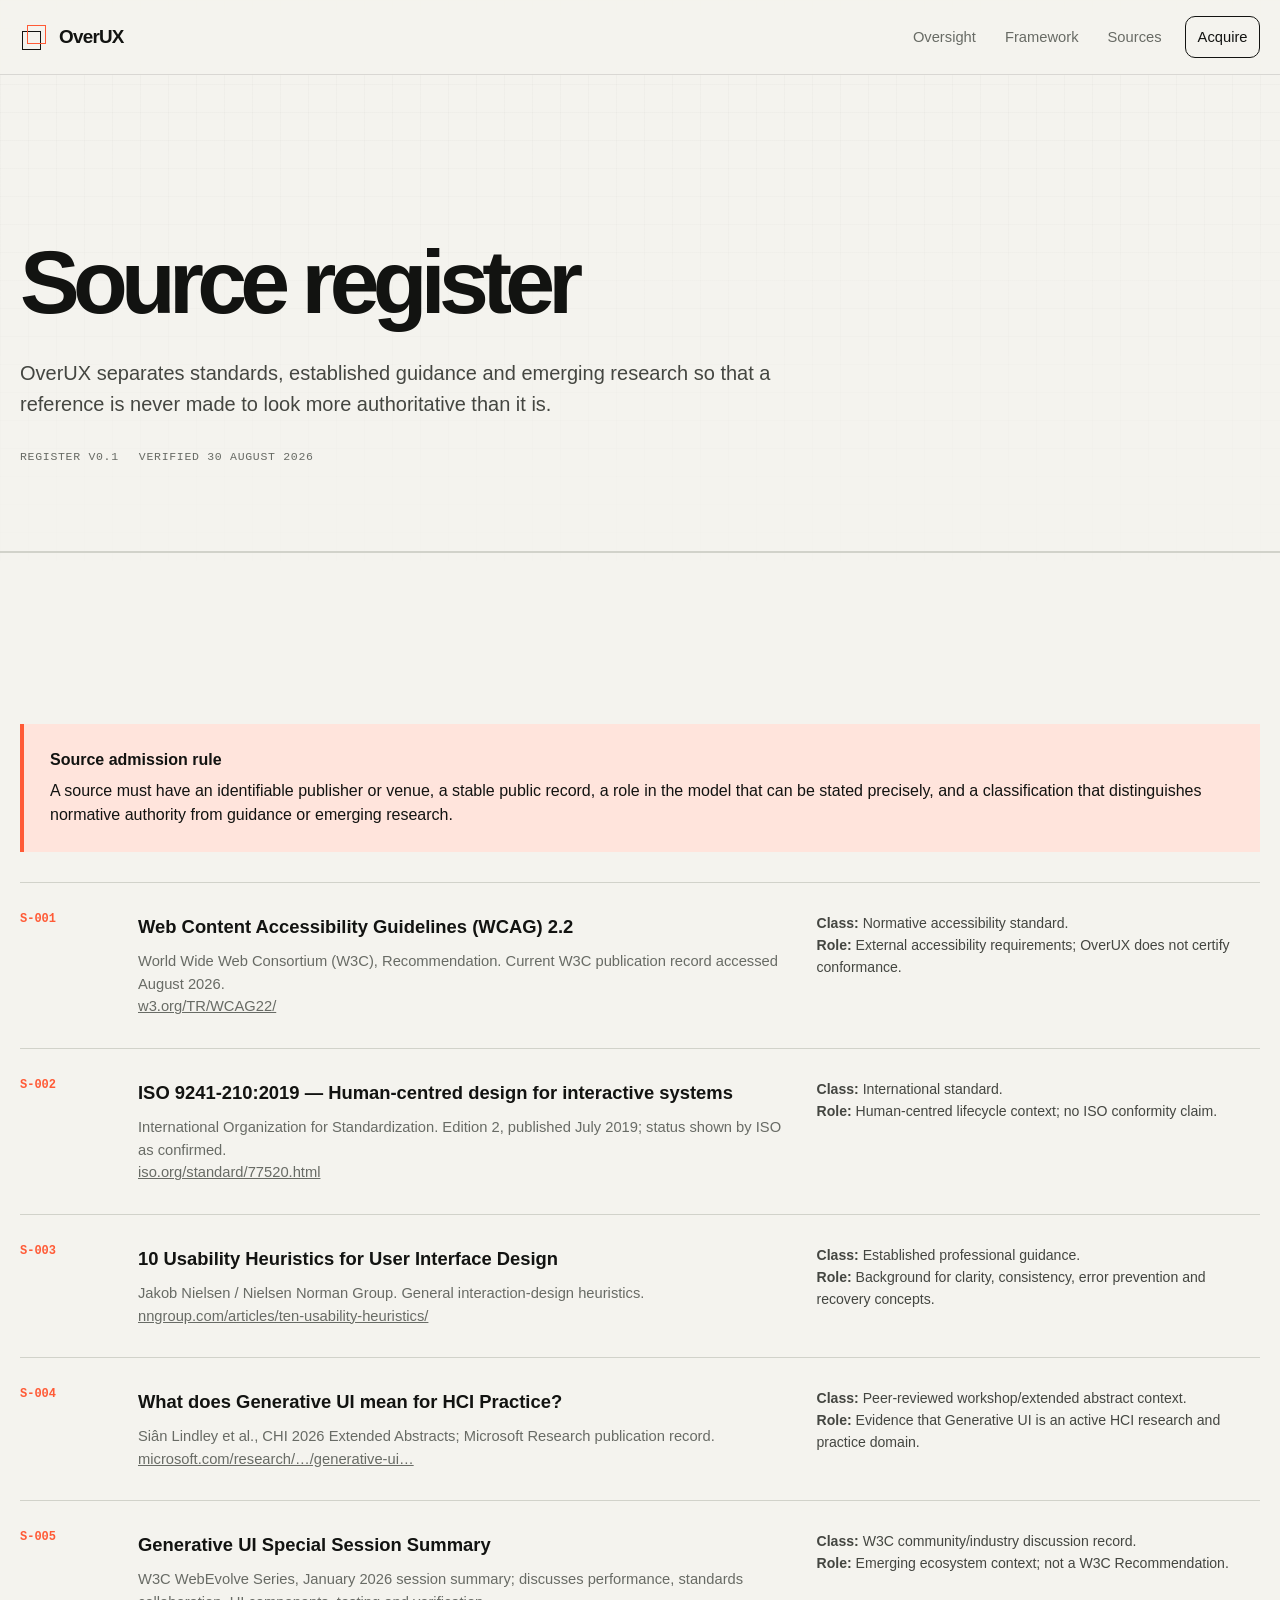
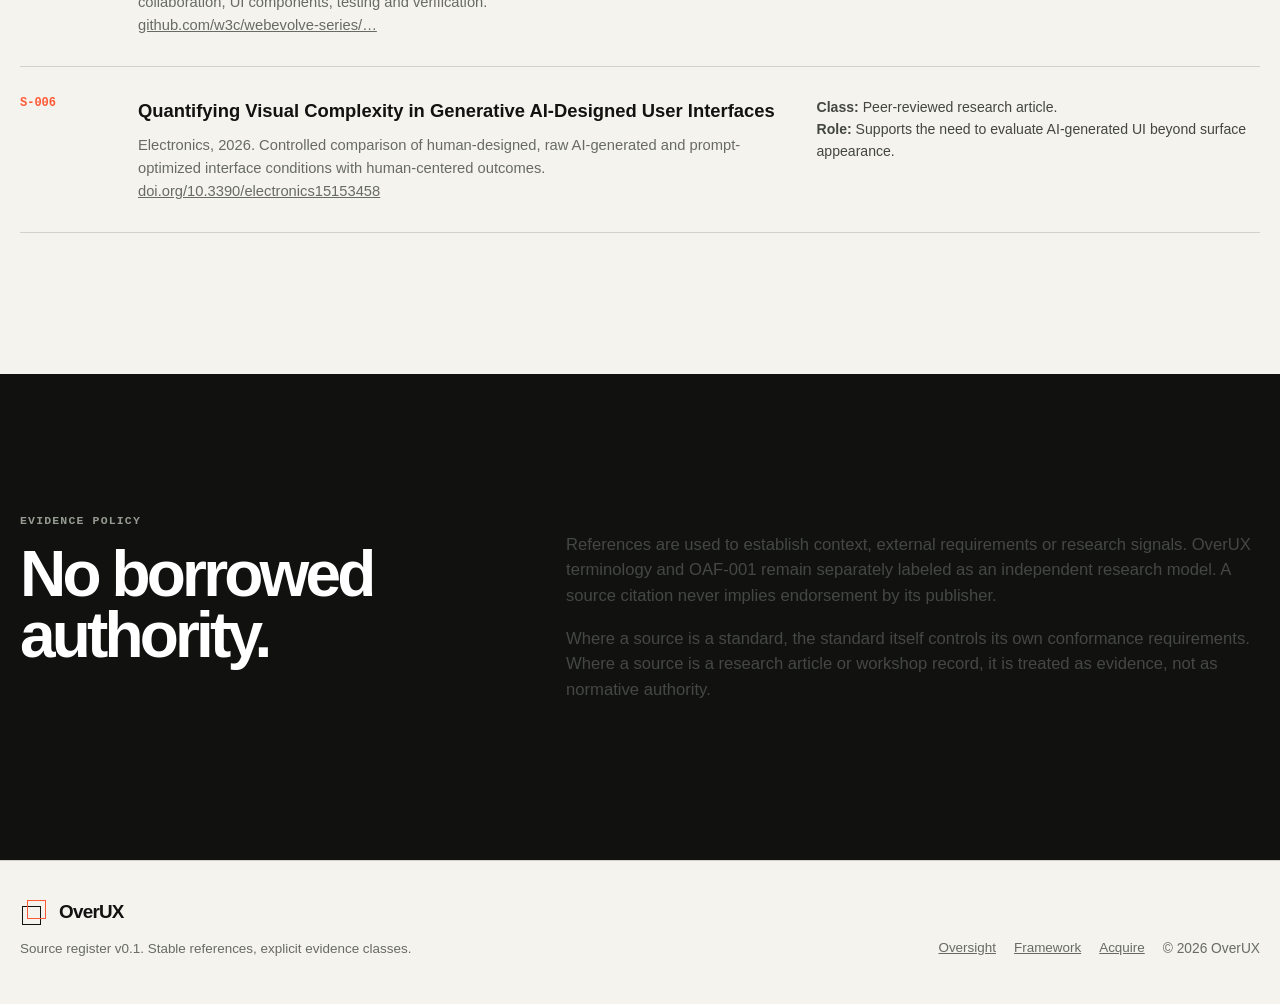
==== sources/index.html @ 81874850 "build: establish OverUX sovereign foundation v0.1" ====
<!doctype html>
<html lang="en"><head>
<meta charset="utf-8"><meta name="viewport" content="width=device-width, initial-scale=1">
<title>Source Register — OverUX</title><meta name="description" content="The OverUX source register separates normative standards, established usability guidance and emerging generative-UI research.">
<link rel="canonical" href="https://overux.com/sources/"><meta property="og:title" content="Source Register — OverUX"><meta property="og:description" content="Trace the evidence classes used by the OverUX research model."><meta property="og:image" content="https://overux.com/assets/og.png"><meta name="twitter:card" content="summary_large_image"><link rel="icon" href="/assets/favicon.svg" type="image/svg+xml"><link rel="stylesheet" href="/assets/styles.css">
</head><body>
<a class="skip-link" href="#main">Skip to content</a><header class="site-header"><nav class="nav" aria-label="Primary"><a class="brand" href="/"><span class="brand-mark"></span><span>OverUX</span></a><button class="nav-toggle" type="button" aria-expanded="false" aria-controls="nav-links">Menu</button><div class="nav-links" id="nav-links"><a href="/oversight/">Oversight</a><a href="/framework/">Framework</a><a href="/sources/">Sources</a><a class="nav-cta" href="/acquire/">Acquire</a></div></nav></header>
<main id="main"><section class="page-hero"><div class="wrap"><h1>Source register</h1><p>OverUX separates standards, established guidance and emerging research so that a reference is never made to look more authoritative than it is.</p><div class="meta-line"><span>Register v0.1</span><span>Verified 30 August 2026</span></div></div></section>
<section class="section"><div class="wrap"><div class="callout"><strong>Source admission rule</strong>A source must have an identifiable publisher or venue, a stable public record, a role in the model that can be stated precisely, and a classification that distinguishes normative authority from guidance or emerging research.</div><div class="source-list">
<div class="source-item"><div class="sid">S-001</div><div><h3>Web Content Accessibility Guidelines (WCAG) 2.2</h3><p>World Wide Web Consortium (W3C), Recommendation. Current W3C publication record accessed August 2026.</p><p><a href="https://www.w3.org/TR/WCAG22/">w3.org/TR/WCAG22/</a></p></div><div class="source-role"><strong>Class:</strong> Normative accessibility standard.<br><strong>Role:</strong> External accessibility requirements; OverUX does not certify conformance.</div></div>
<div class="source-item"><div class="sid">S-002</div><div><h3>ISO 9241-210:2019 — Human-centred design for interactive systems</h3><p>International Organization for Standardization. Edition 2, published July 2019; status shown by ISO as confirmed.</p><p><a href="https://www.iso.org/standard/77520.html">iso.org/standard/77520.html</a></p></div><div class="source-role"><strong>Class:</strong> International standard.<br><strong>Role:</strong> Human-centred lifecycle context; no ISO conformity claim.</div></div>
<div class="source-item"><div class="sid">S-003</div><div><h3>10 Usability Heuristics for User Interface Design</h3><p>Jakob Nielsen / Nielsen Norman Group. General interaction-design heuristics.</p><p><a href="https://www.nngroup.com/articles/ten-usability-heuristics/">nngroup.com/articles/ten-usability-heuristics/</a></p></div><div class="source-role"><strong>Class:</strong> Established professional guidance.<br><strong>Role:</strong> Background for clarity, consistency, error prevention and recovery concepts.</div></div>
<div class="source-item"><div class="sid">S-004</div><div><h3>What does Generative UI mean for HCI Practice?</h3><p>Siân Lindley et al., CHI 2026 Extended Abstracts; Microsoft Research publication record.</p><p><a href="https://www.microsoft.com/en-us/research/publication/what-does-generative-ui-mean-for-hci-practice/">microsoft.com/research/…/generative-ui…</a></p></div><div class="source-role"><strong>Class:</strong> Peer-reviewed workshop/extended abstract context.<br><strong>Role:</strong> Evidence that Generative UI is an active HCI research and practice domain.</div></div>
<div class="source-item"><div class="sid">S-005</div><div><h3>Generative UI Special Session Summary</h3><p>W3C WebEvolve Series, January 2026 session summary; discusses performance, standards collaboration, UI components, testing and verification.</p><p><a href="https://github.com/w3c/webevolve-series/blob/main/2026/01-generative-ui/report-en.md">github.com/w3c/webevolve-series/…</a></p></div><div class="source-role"><strong>Class:</strong> W3C community/industry discussion record.<br><strong>Role:</strong> Emerging ecosystem context; not a W3C Recommendation.</div></div>
<div class="source-item"><div class="sid">S-006</div><div><h3>Quantifying Visual Complexity in Generative AI-Designed User Interfaces</h3><p>Electronics, 2026. Controlled comparison of human-designed, raw AI-generated and prompt-optimized interface conditions with human-centered outcomes.</p><p><a href="https://doi.org/10.3390/electronics15153458">doi.org/10.3390/electronics15153458</a></p></div><div class="source-role"><strong>Class:</strong> Peer-reviewed research article.<br><strong>Role:</strong> Supports the need to evaluate AI-generated UI beyond surface appearance.</div></div>
</div></div></section>
<section class="section dark"><div class="wrap"><div class="section-grid"><div><div class="section-kicker">Evidence policy</div><h2>No borrowed authority.</h2></div><div class="prose section-copy"><p>References are used to establish context, external requirements or research signals. OverUX terminology and OAF-001 remain separately labeled as an independent research model. A source citation never implies endorsement by its publisher.</p><p>Where a source is a standard, the standard itself controls its own conformance requirements. Where a source is a research article or workshop record, it is treated as evidence, not as normative authority.</p></div></div></div></section>
</main><footer class="site-footer"><div class="wrap footer-grid"><div><a class="brand" href="/"><span class="brand-mark"></span><span>OverUX</span></a><p>Source register v0.1. Stable references, explicit evidence classes.</p></div><div class="footer-links"><a href="/oversight/">Oversight</a><a href="/framework/">Framework</a><a href="/acquire/">Acquire</a><span class="small">© <span data-year></span> OverUX</span></div></div></footer><script src="/assets/app.js" defer></script></body></html>
---- assets/styles.css ----
:root {
  --paper: #f4f3ee;
  --paper-2: #ebeae4;
  --ink: #121311;
  --muted: #686b65;
  --line: #d1d2ca;
  --signal: #ff5a36;
  --signal-soft: #ffe4dc;
  --release: #16794a;
  --review: #a66300;
  --block: #b52a25;
  --dark: #111210;
  --dark-2: #1a1c19;
  --white: #ffffff;
  --max: 1240px;
  --radius: 22px;
  --shadow: 0 18px 60px rgba(18, 19, 17, .08);
}

* { box-sizing: border-box; }
html { scroll-behavior: smooth; }
body {
  margin: 0;
  background: var(--paper);
  color: var(--ink);
  font-family: Inter, ui-sans-serif, -apple-system, BlinkMacSystemFont, "Segoe UI", sans-serif;
  font-size: 16px;
  line-height: 1.55;
  -webkit-font-smoothing: antialiased;
}
body::before {
  content: "";
  position: fixed;
  inset: 0;
  pointer-events: none;
  background-image: linear-gradient(rgba(18,19,17,.025) 1px, transparent 1px), linear-gradient(90deg, rgba(18,19,17,.025) 1px, transparent 1px);
  background-size: 28px 28px;
  mask-image: linear-gradient(to bottom, black, transparent 68%);
  z-index: -1;
}
a { color: inherit; }
img, svg { max-width: 100%; }
button, input { font: inherit; }
::selection { background: var(--signal); color: var(--ink); }

.skip-link {
  position: fixed;
  top: 10px;
  left: 10px;
  z-index: 1000;
  transform: translateY(-160%);
  background: var(--ink);
  color: white;
  padding: .7rem 1rem;
  border-radius: 8px;
}
.skip-link:focus { transform: none; }

.site-header {
  position: sticky;
  top: 0;
  z-index: 30;
  border-bottom: 1px solid rgba(18,19,17,.12);
  background: rgba(244,243,238,.9);
  backdrop-filter: blur(18px);
}
.nav {
  width: min(calc(100% - 40px), var(--max));
  margin: 0 auto;
  min-height: 74px;
  display: flex;
  align-items: center;
  justify-content: space-between;
  gap: 24px;
}
.brand {
  display: inline-flex;
  align-items: center;
  gap: 11px;
  text-decoration: none;
  font-weight: 770;
  letter-spacing: -.04em;
  font-size: 1.18rem;
}
.brand-mark {
  width: 28px;
  height: 28px;
  position: relative;
  display: inline-block;
}
.brand-mark::before,
.brand-mark::after {
  content: "";
  position: absolute;
  width: 17px;
  height: 17px;
  border: 1.7px solid currentColor;
}
.brand-mark::before { left: 2px; top: 8px; }
.brand-mark::after { right: 2px; top: 2px; border-color: var(--signal); }
.nav-links { display: flex; align-items: center; gap: 6px; }
.nav-links a {
  text-decoration: none;
  color: var(--muted);
  padding: .55rem .72rem;
  border-radius: 10px;
  font-size: .92rem;
}
.nav-links a:hover,
.nav-links a[aria-current="page"] { color: var(--ink); background: rgba(18,19,17,.055); }
.nav-cta {
  border: 1px solid var(--ink);
  color: var(--ink) !important;
  margin-left: 6px;
}
.nav-toggle { display: none; border: 0; background: transparent; padding: .5rem; cursor: pointer; }

.wrap { width: min(calc(100% - 40px), var(--max)); margin: 0 auto; }
.hero {
  min-height: calc(100vh - 74px);
  display: grid;
  grid-template-columns: minmax(0, .96fr) minmax(500px, 1.04fr);
  gap: clamp(36px, 6vw, 86px);
  align-items: center;
  padding: clamp(70px, 10vh, 120px) 0;
}
.hero-copy { max-width: 650px; }
.hero h1,
.page-hero h1 {
  margin: 0;
  font-size: clamp(3.6rem, 7.2vw, 7.5rem);
  line-height: .92;
  letter-spacing: -.075em;
  font-weight: 780;
}
.hero h1 .overline { display: block; color: var(--signal); }
.hero-lead {
  margin: 32px 0 0;
  max-width: 620px;
  font-size: clamp(1.12rem, 1.7vw, 1.35rem);
  color: #373934;
  line-height: 1.55;
}
.hero-actions { display: flex; flex-wrap: wrap; gap: 12px; margin-top: 34px; }
.button {
  display: inline-flex;
  align-items: center;
  justify-content: center;
  gap: 8px;
  min-height: 48px;
  padding: .72rem 1.05rem;
  border: 1px solid var(--ink);
  text-decoration: none;
  font-weight: 670;
  border-radius: 12px;
  transition: transform .18s ease, background .18s ease, color .18s ease;
}
.button:hover { transform: translateY(-2px); }
.button.primary { background: var(--ink); color: white; }
.button.signal { background: var(--signal); border-color: var(--signal); color: var(--ink); }
.button.ghost { background: transparent; }
.hero-note { margin-top: 23px; color: var(--muted); font-size: .82rem; max-width: 540px; }

.oversight-stage {
  position: relative;
  min-height: 590px;
  border: 1px solid var(--ink);
  background: #dedfd8;
  overflow: hidden;
  box-shadow: var(--shadow);
}
.stage-topbar {
  height: 42px;
  background: var(--ink);
  color: white;
  display: flex;
  align-items: center;
  justify-content: space-between;
  padding: 0 14px;
  font-family: ui-monospace, SFMono-Regular, Menlo, monospace;
  font-size: .72rem;
  letter-spacing: .05em;
  text-transform: uppercase;
}
.stage-topbar strong { color: var(--signal); font-weight: 650; }
.specimen {
  position: absolute;
  inset: 88px 55px 58px;
  background: #fcfcf9;
  border: 1px solid #babcb4;
  box-shadow: 0 18px 30px rgba(18,19,17,.08);
  padding: 28px;
}
.specimen-nav { display: flex; align-items: center; justify-content: space-between; border-bottom: 1px solid #e5e5df; padding-bottom: 20px; }
.specimen-logo { font-size: .72rem; font-weight: 800; letter-spacing: .12em; text-transform: uppercase; }
.specimen-dots { display: flex; gap: 10px; }
.specimen-dots span { width: 34px; height: 7px; background: #d7d8d1; border-radius: 99px; }
.specimen-title { font-size: 1.68rem; line-height: 1.1; letter-spacing: -.04em; margin: 30px 0 8px; }
.specimen-sub { color: #777a73; font-size: .8rem; margin: 0 0 24px; }
.specimen-field { margin: 14px 0; }
.specimen-label { height: 6px; width: 72px; background: #bfc1bb; margin-bottom: 8px; }
.specimen-input { height: 42px; border: 1px solid #cfd0ca; background: white; }
.specimen-actions { display: grid; grid-template-columns: 1fr 1fr; gap: 10px; margin-top: 24px; }
.specimen-btn { height: 44px; border: 1px solid #c1c3bc; background: #f0f0eb; }
.specimen-btn.primary { background: #161714; }
.scan-plane {
  position: absolute;
  left: 0;
  right: 0;
  height: 122px;
  top: 105px;
  background: linear-gradient(to bottom, rgba(255,90,54,.03), rgba(255,90,54,.21), rgba(255,90,54,.03));
  border-top: 1px solid rgba(255,90,54,.78);
  border-bottom: 1px solid rgba(255,90,54,.78);
  box-shadow: 0 0 38px rgba(255,90,54,.14);
  animation: scan 6.5s ease-in-out infinite alternate;
  pointer-events: none;
}
.scan-plane::after {
  content: "OVERSIGHT PLANE";
  position: absolute;
  top: -21px;
  right: 12px;
  font: 660 .67rem/1 ui-monospace, SFMono-Regular, Menlo, monospace;
  letter-spacing: .08em;
  color: var(--signal);
}
@keyframes scan { from { transform: translateY(0); } to { transform: translateY(330px); } }
.finding {
  position: absolute;
  z-index: 4;
  display: flex;
  align-items: center;
  gap: 8px;
  font: 650 .7rem/1 ui-monospace, SFMono-Regular, Menlo, monospace;
  letter-spacing: .03em;
  text-transform: uppercase;
  color: var(--ink);
}
.finding::before { content: ""; width: 10px; height: 10px; border: 2px solid var(--signal); background: var(--paper); }
.finding.one { top: 160px; left: 18px; }
.finding.two { top: 325px; right: 14px; }
.finding.three { bottom: 38px; left: 28px; }
.stage-legend {
  position: absolute;
  right: 18px;
  bottom: 16px;
  font: .65rem/1.3 ui-monospace, SFMono-Regular, Menlo, monospace;
  color: #5e615a;
  text-align: right;
}

.section { padding: clamp(84px, 11vw, 150px) 0; border-top: 1px solid var(--line); }
.section.dark { background: var(--dark); color: white; border-top: 0; }
.section.signal-band { background: var(--signal); border-top: 0; }
.section-grid { display: grid; grid-template-columns: .78fr 1.22fr; gap: clamp(50px, 8vw, 120px); }
.section-kicker { font: 680 .72rem/1.1 ui-monospace, SFMono-Regular, Menlo, monospace; letter-spacing: .1em; text-transform: uppercase; color: var(--muted); }
.dark .section-kicker { color: #969b91; }
.section h2 { margin: 16px 0 0; font-size: clamp(2.7rem, 5vw, 5.3rem); line-height: .96; letter-spacing: -.06em; }
.section-intro { font-size: clamp(1.2rem, 2vw, 1.55rem); line-height: 1.45; max-width: 740px; margin: 0 0 50px; }
.section-copy { font-size: 1.04rem; color: #41433e; max-width: 760px; }
.dark .section-copy { color: #c9cbc3; }

.problem-pair { display: grid; grid-template-columns: 1fr 1fr; gap: 1px; background: var(--line); border: 1px solid var(--line); }
.problem-panel { background: var(--paper); padding: clamp(28px, 4vw, 54px); min-height: 330px; }
.problem-panel:last-child { background: var(--ink); color: white; }
.problem-panel .big-number { font-size: clamp(4rem, 8vw, 8rem); letter-spacing: -.08em; line-height: .8; color: var(--signal); }
.problem-panel h3 { margin: 34px 0 12px; font-size: 1.5rem; letter-spacing: -.035em; }
.problem-panel p { color: var(--muted); max-width: 420px; }
.problem-panel:last-child p { color: #b8bbb2; }

.pipeline { display: grid; grid-template-columns: repeat(3, 1fr); border-top: 1px solid #343632; border-bottom: 1px solid #343632; }
.pipeline-step { position: relative; padding: 42px 30px 52px 0; min-height: 230px; border-right: 1px solid #343632; }
.pipeline-step + .pipeline-step { padding-left: 30px; }
.pipeline-step:last-child { border-right: 0; }
.pipeline-step .index { font: .72rem/1 ui-monospace, SFMono-Regular, Menlo, monospace; color: var(--signal); }
.pipeline-step h3 { margin: 70px 0 12px; font-size: 1.55rem; letter-spacing: -.035em; }
.pipeline-step p { color: #aeb1a7; margin: 0; max-width: 320px; }
.pipeline-step:not(:last-child)::after { content: "→"; position: absolute; right: -14px; top: 50%; z-index: 3; width: 28px; height: 28px; border-radius: 50%; display: grid; place-items: center; background: var(--dark); color: var(--signal); }

.dimension-list { border-top: 1px solid var(--line); }
.dimension-row { display: grid; grid-template-columns: 90px minmax(180px,.6fr) 1.4fr; gap: 24px; padding: 26px 0; border-bottom: 1px solid var(--line); align-items: baseline; }
.dimension-code { font: 700 .78rem/1 ui-monospace, SFMono-Regular, Menlo, monospace; color: var(--signal); }
.dimension-row h3 { margin: 0; font-size: 1.35rem; letter-spacing: -.035em; }
.dimension-row p { margin: 0; color: var(--muted); }

.decision-rail { display: grid; grid-template-columns: repeat(4, 1fr); margin-top: 46px; border: 1px solid #373a35; }
.decision { min-height: 260px; padding: 26px; border-right: 1px solid #373a35; }
.decision:last-child { border-right: 0; }
.decision b { font: 700 .72rem/1 ui-monospace, SFMono-Regular, Menlo, monospace; text-transform: uppercase; letter-spacing: .08em; }
.decision h3 { margin: 84px 0 10px; font-size: 1.35rem; }
.decision p { margin: 0; color: #aeb1a7; font-size: .92rem; }
.decision.na b { color: #91958b; }
.decision.review b { color: #f5ae3d; }
.decision.block b { color: #ff766c; }
.decision.release b { color: #6ee7a9; }

.source-strip { display: grid; grid-template-columns: repeat(4, 1fr); border-top: 1px solid var(--line); border-left: 1px solid var(--line); margin-top: 44px; }
.source-cell { min-height: 230px; padding: 24px; border-right: 1px solid var(--line); border-bottom: 1px solid var(--line); }
.source-id { font: 700 .7rem/1 ui-monospace, SFMono-Regular, Menlo, monospace; color: var(--signal); }
.source-cell h3 { font-size: 1.05rem; line-height: 1.25; margin: 64px 0 10px; }
.source-cell p { color: var(--muted); font-size: .86rem; }

.statement { font-size: clamp(3rem, 6.4vw, 7rem); line-height: .95; letter-spacing: -.07em; max-width: 1150px; margin: 0; }
.statement em { color: var(--signal); font-style: normal; }

.page-hero { padding: clamp(95px, 13vw, 170px) 0 86px; border-bottom: 1px solid var(--line); }
.page-hero h1 { max-width: 1040px; font-size: clamp(3.2rem, 7vw, 7.1rem); }
.page-hero p { max-width: 780px; font-size: 1.25rem; color: #444641; margin: 34px 0 0; }
.meta-line { display: flex; flex-wrap: wrap; gap: 8px 20px; margin-top: 28px; color: var(--muted); font: .72rem/1.5 ui-monospace, SFMono-Regular, Menlo, monospace; text-transform: uppercase; letter-spacing: .06em; }
.definition { font-size: clamp(1.7rem, 3vw, 3rem); line-height: 1.24; letter-spacing: -.04em; max-width: 980px; border-left: 5px solid var(--signal); padding-left: 28px; }
.prose { max-width: 820px; }
.prose h2 { font-size: 2rem; letter-spacing: -.04em; margin: 62px 0 16px; }
.prose h3 { font-size: 1.25rem; margin: 34px 0 10px; }
.prose p, .prose li { color: #454842; }
.prose ul { padding-left: 1.2rem; }
.boundary-grid { display: grid; grid-template-columns: 1fr 1fr; border: 1px solid var(--line); }
.boundary-col { padding: 30px; }
.boundary-col + .boundary-col { border-left: 1px solid var(--line); }
.boundary-col h3 { margin: 0 0 24px; font-size: 1rem; text-transform: uppercase; letter-spacing: .08em; font-family: ui-monospace, SFMono-Regular, Menlo, monospace; }
.boundary-col ul { list-style: none; margin: 0; padding: 0; }
.boundary-col li { padding: 12px 0; border-top: 1px solid var(--line); color: #444641; }
.boundary-col li::before { content: "— "; color: var(--signal); }

.framework-table { width: 100%; border-collapse: collapse; margin-top: 34px; }
.framework-table th, .framework-table td { border-bottom: 1px solid var(--line); padding: 19px 12px; text-align: left; vertical-align: top; }
.framework-table th { font: 700 .7rem/1.2 ui-monospace, SFMono-Regular, Menlo, monospace; text-transform: uppercase; letter-spacing: .06em; color: var(--muted); }
.framework-table td:first-child { font-family: ui-monospace, SFMono-Regular, Menlo, monospace; color: var(--signal); font-weight: 700; width: 84px; }
.framework-table td:nth-child(2) { font-weight: 700; width: 180px; }

.source-list { border-top: 1px solid var(--line); }
.source-item { display: grid; grid-template-columns: 90px 1.1fr .75fr; gap: 28px; padding: 30px 0; border-bottom: 1px solid var(--line); }
.source-item .sid { font: 700 .75rem/1 ui-monospace, SFMono-Regular, Menlo, monospace; color: var(--signal); }
.source-item h3 { margin: 0 0 8px; font-size: 1.15rem; }
.source-item p { margin: 0; color: var(--muted); font-size: .92rem; }
.source-item a { word-break: break-word; }
.source-role { font-size: .88rem; color: #444641; }

.acquire-grid { display: grid; grid-template-columns: 1fr 1fr; gap: 70px; align-items: start; }
.asset-stack { border-top: 1px solid var(--line); }
.asset-row { display: flex; justify-content: space-between; gap: 20px; padding: 18px 0; border-bottom: 1px solid var(--line); }
.asset-row span:first-child { font-weight: 700; }
.asset-row span:last-child { color: var(--muted); text-align: right; }
.contact-panel { background: var(--ink); color: white; padding: 38px; }
.contact-panel h2 { margin-top: 0; font-size: 2rem; letter-spacing: -.04em; }
.contact-panel p { color: #b9bcb3; }
.contact-panel .button { border-color: var(--signal); color: var(--ink); background: var(--signal); margin-top: 12px; }

.site-footer { border-top: 1px solid var(--line); padding: 36px 0 44px; }
.footer-grid { display: flex; align-items: flex-end; justify-content: space-between; gap: 30px; }
.footer-grid p { color: var(--muted); font-size: .84rem; margin: 5px 0 0; max-width: 640px; }
.footer-links { display: flex; gap: 18px; flex-wrap: wrap; justify-content: flex-end; }
.footer-links a { font-size: .84rem; color: var(--muted); }

.callout { padding: 24px 26px; background: var(--signal-soft); border-left: 4px solid var(--signal); margin: 30px 0; }
.callout strong { display: block; margin-bottom: 6px; }
.small { font-size: .86rem; color: var(--muted); }

:focus-visible { outline: 3px solid var(--signal); outline-offset: 3px; }

@media (max-width: 980px) {
  .hero { grid-template-columns: 1fr; min-height: auto; }
  .hero-copy { max-width: 850px; }
  .oversight-stage { min-height: 560px; }
  .section-grid, .acquire-grid { grid-template-columns: 1fr; }
  .problem-pair { grid-template-columns: 1fr; }
  .pipeline { grid-template-columns: 1fr; }
  .pipeline-step, .pipeline-step + .pipeline-step { padding: 28px 0; min-height: 170px; border-right: 0; border-bottom: 1px solid #343632; }
  .pipeline-step:last-child { border-bottom: 0; }
  .pipeline-step h3 { margin-top: 38px; }
  .pipeline-step::after { display: none !important; }
  .decision-rail { grid-template-columns: 1fr 1fr; }
  .decision:nth-child(2) { border-right: 0; }
  .decision:nth-child(-n+2) { border-bottom: 1px solid #373a35; }
  .source-strip { grid-template-columns: 1fr 1fr; }
  .source-item { grid-template-columns: 70px 1fr; }
  .source-role { grid-column: 2; }
}

@media (max-width: 720px) {
  .wrap, .nav { width: min(calc(100% - 28px), var(--max)); }
  .nav { min-height: 66px; }
  .nav-toggle { display: block; }
  .nav-links {
    position: absolute;
    left: 14px;
    right: 14px;
    top: 66px;
    padding: 12px;
    background: var(--paper);
    border: 1px solid var(--line);
    box-shadow: var(--shadow);
    display: none;
    flex-direction: column;
    align-items: stretch;
  }
  .nav-links.open { display: flex; }
  .nav-links a { padding: .8rem; }
  .nav-cta { margin-left: 0; }
  .hero { padding: 64px 0 76px; }
  .hero h1 { font-size: clamp(3.35rem, 17vw, 5.5rem); }
  .hero-lead { font-size: 1.08rem; }
  .oversight-stage { min-height: 475px; }
  .specimen { inset: 78px 24px 48px; padding: 20px; }
  .specimen-title { font-size: 1.35rem; }
  .finding { font-size: .58rem; }
  .finding.one { left: 6px; }
  .finding.two { right: 4px; }
  .finding.three { left: 10px; }
  .section { padding: 78px 0; }
  .section h2 { font-size: 2.65rem; }
  .dimension-row { grid-template-columns: 55px 1fr; gap: 10px 16px; }
  .dimension-row p { grid-column: 2; }
  .decision-rail, .source-strip { grid-template-columns: 1fr; }
  .decision { min-height: 210px; border-right: 0; border-bottom: 1px solid #373a35; }
  .decision:last-child { border-bottom: 0; }
  .decision h3 { margin-top: 56px; }
  .boundary-grid { grid-template-columns: 1fr; }
  .boundary-col + .boundary-col { border-left: 0; border-top: 1px solid var(--line); }
  .source-item { grid-template-columns: 1fr; gap: 10px; }
  .source-role { grid-column: 1; }
  .framework-table { display: block; overflow-x: auto; }
  .footer-grid { align-items: flex-start; flex-direction: column; }
  .footer-links { justify-content: flex-start; }
}

@media (prefers-reduced-motion: reduce) {
  html { scroll-behavior: auto; }
  *, *::before, *::after { animation-duration: .01ms !important; animation-iteration-count: 1 !important; transition-duration: .01ms !important; }
  .scan-plane { top: 300px; }
}
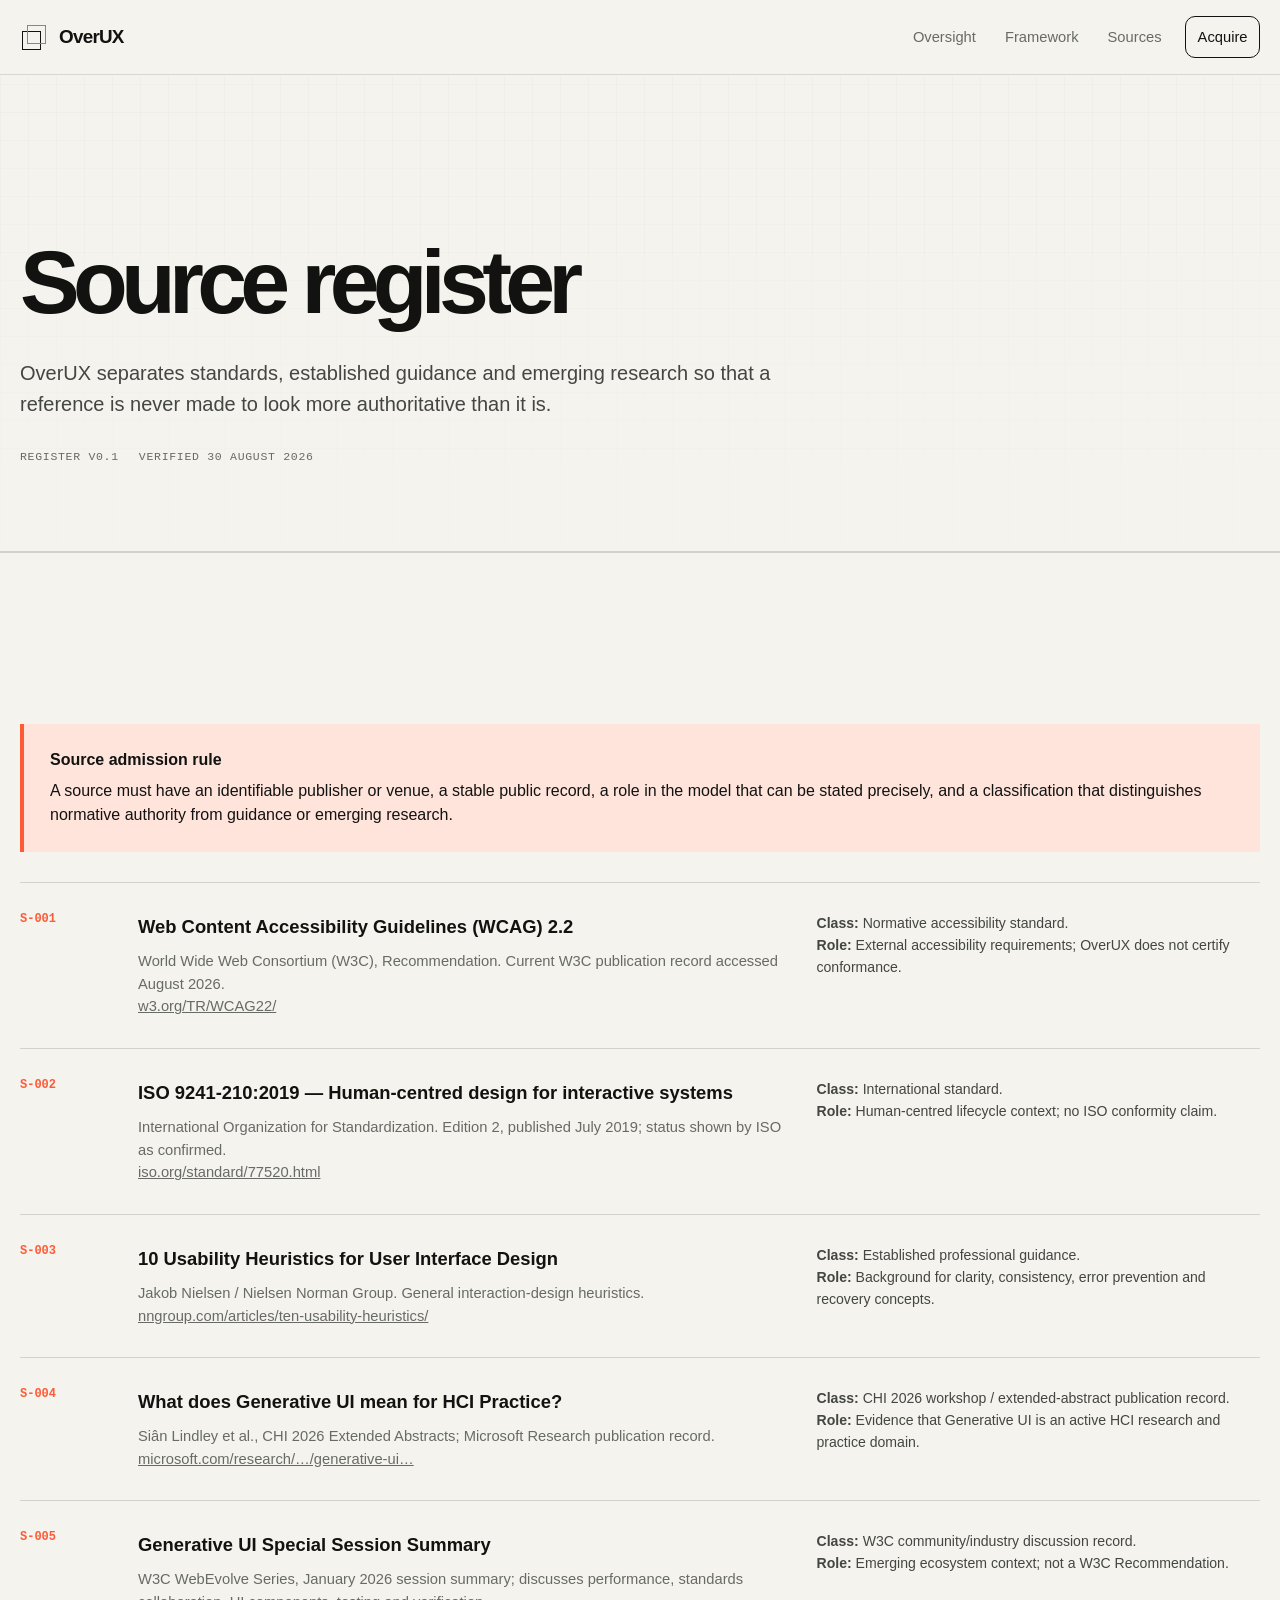
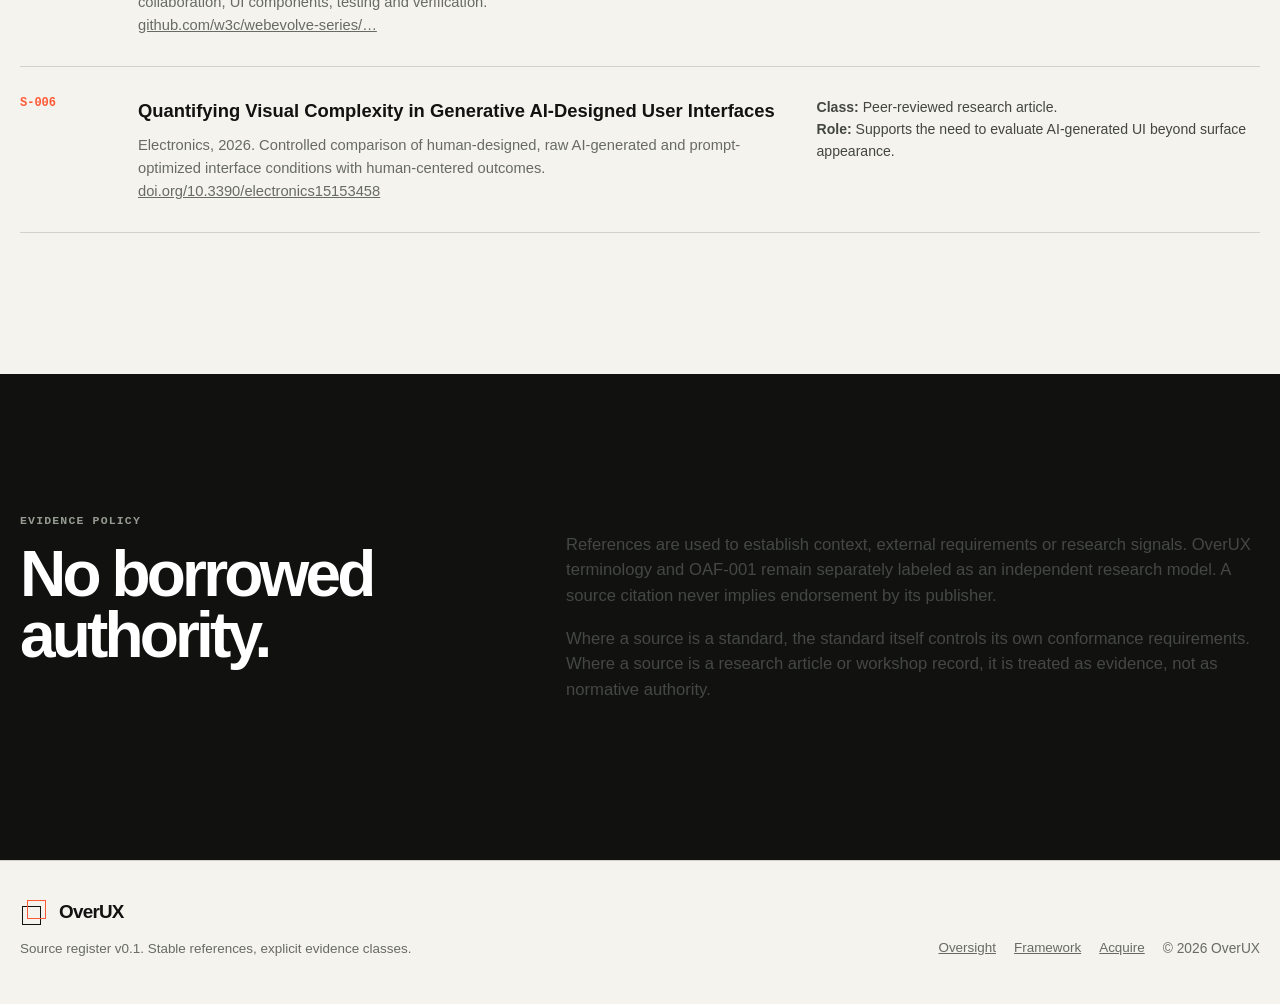
==== commit 1ec5e6aa: "docs: tighten S-004 evidence classification Co-authored-by: Cursor <cursoragent@cursor.com>" ====
--- a/sources/index.html
+++ b/sources/index.html
@@ -10,7 +10,7 @@
 <div class="source-item"><div class="sid">S-001</div><div><h3>Web Content Accessibility Guidelines (WCAG) 2.2</h3><p>World Wide Web Consortium (W3C), Recommendation. Current W3C publication record accessed August 2026.</p><p><a href="https://www.w3.org/TR/WCAG22/">w3.org/TR/WCAG22/</a></p></div><div class="source-role"><strong>Class:</strong> Normative accessibility standard.<br><strong>Role:</strong> External accessibility requirements; OverUX does not certify conformance.</div></div>
 <div class="source-item"><div class="sid">S-002</div><div><h3>ISO 9241-210:2019 — Human-centred design for interactive systems</h3><p>International Organization for Standardization. Edition 2, published July 2019; status shown by ISO as confirmed.</p><p><a href="https://www.iso.org/standard/77520.html">iso.org/standard/77520.html</a></p></div><div class="source-role"><strong>Class:</strong> International standard.<br><strong>Role:</strong> Human-centred lifecycle context; no ISO conformity claim.</div></div>
 <div class="source-item"><div class="sid">S-003</div><div><h3>10 Usability Heuristics for User Interface Design</h3><p>Jakob Nielsen / Nielsen Norman Group. General interaction-design heuristics.</p><p><a href="https://www.nngroup.com/articles/ten-usability-heuristics/">nngroup.com/articles/ten-usability-heuristics/</a></p></div><div class="source-role"><strong>Class:</strong> Established professional guidance.<br><strong>Role:</strong> Background for clarity, consistency, error prevention and recovery concepts.</div></div>
-<div class="source-item"><div class="sid">S-004</div><div><h3>What does Generative UI mean for HCI Practice?</h3><p>Siân Lindley et al., CHI 2026 Extended Abstracts; Microsoft Research publication record.</p><p><a href="https://www.microsoft.com/en-us/research/publication/what-does-generative-ui-mean-for-hci-practice/">microsoft.com/research/…/generative-ui…</a></p></div><div class="source-role"><strong>Class:</strong> Peer-reviewed workshop/extended abstract context.<br><strong>Role:</strong> Evidence that Generative UI is an active HCI research and practice domain.</div></div>
+<div class="source-item"><div class="sid">S-004</div><div><h3>What does Generative UI mean for HCI Practice?</h3><p>Siân Lindley et al., CHI 2026 Extended Abstracts; Microsoft Research publication record.</p><p><a href="https://www.microsoft.com/en-us/research/publication/what-does-generative-ui-mean-for-hci-practice/">microsoft.com/research/…/generative-ui…</a></p></div><div class="source-role"><strong>Class:</strong> CHI 2026 workshop / extended-abstract publication record.<br><strong>Role:</strong> Evidence that Generative UI is an active HCI research and practice domain.</div></div>
 <div class="source-item"><div class="sid">S-005</div><div><h3>Generative UI Special Session Summary</h3><p>W3C WebEvolve Series, January 2026 session summary; discusses performance, standards collaboration, UI components, testing and verification.</p><p><a href="https://github.com/w3c/webevolve-series/blob/main/2026/01-generative-ui/report-en.md">github.com/w3c/webevolve-series/…</a></p></div><div class="source-role"><strong>Class:</strong> W3C community/industry discussion record.<br><strong>Role:</strong> Emerging ecosystem context; not a W3C Recommendation.</div></div>
 <div class="source-item"><div class="sid">S-006</div><div><h3>Quantifying Visual Complexity in Generative AI-Designed User Interfaces</h3><p>Electronics, 2026. Controlled comparison of human-designed, raw AI-generated and prompt-optimized interface conditions with human-centered outcomes.</p><p><a href="https://doi.org/10.3390/electronics15153458">doi.org/10.3390/electronics15153458</a></p></div><div class="source-role"><strong>Class:</strong> Peer-reviewed research article.<br><strong>Role:</strong> Supports the need to evaluate AI-generated UI beyond surface appearance.</div></div>
 </div></div></section>
